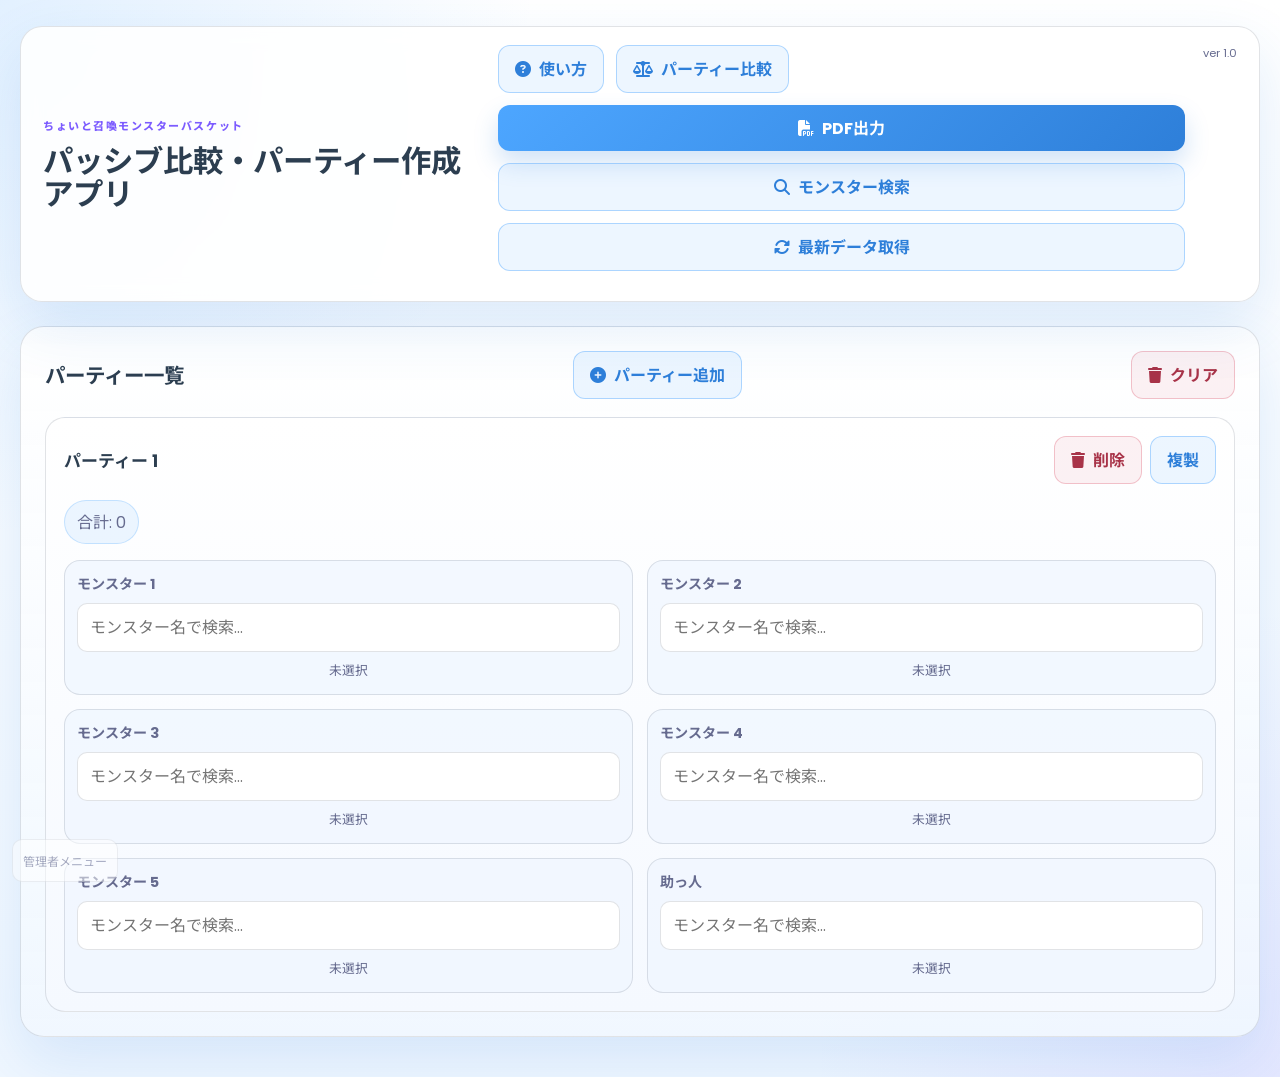
==== index.html @ 32b9171f "Move latest data refresh to party page Co-authored-by: monbasyama <340354951+monbasyama@users.norepl" ====
<!DOCTYPE html>
<html lang="ja">
  <head>
    <meta charset="UTF-8" />
    <meta name="viewport" content="width=device-width, initial-scale=1.0" />
    <title>ちょいと召喚モンスターバスケット</title>
    <link rel="preconnect" href="https://fonts.googleapis.com" />
    <link rel="preconnect" href="https://fonts.gstatic.com" crossorigin />
    <link href="https://fonts.googleapis.com/css2?family=Noto+Sans+JP:wght@400;500;700&family=Poppins:wght@400;500;600;700;800&display=swap" rel="stylesheet" />
    <link rel="stylesheet" href="https://cdnjs.cloudflare.com/ajax/libs/font-awesome/6.4.0/css/all.min.css" />
    <link rel="stylesheet" href="style.css" />
  </head>
  <body data-page="party">
    <div class="app-shell">
      <header class="topbar">
        <div>
          <p class="eyebrow">ちょいと召喚モンスターバスケット</p>
          <h1>パッシブ比較・パーティー作成アプリ</h1>
        </div>
        <div class="topbar-actions">
          <a href="how-to-use.html" class="secondary-btn inline-link"><i class="fas fa-question-circle" aria-hidden="true"></i>使い方</a>
          <button id="party-compare-btn" class="secondary-btn"><i class="fas fa-scale-balanced" aria-hidden="true"></i>パーティー比較</button>
          <button id="pdf-export-btn" class="primary-btn" style="flex-basis:100%"><i class="fas fa-file-pdf" aria-hidden="true"></i>PDF出力</button>
          <a href="monster-search.html" class="secondary-btn inline-link" style="flex-basis:100%"><i class="fas fa-search" aria-hidden="true"></i>モンスター検索</a>
          <button id="party-refresh-data" type="button" class="secondary-btn" style="flex-basis:100%"><i class="fas fa-sync-alt" aria-hidden="true"></i>最新データ取得</button>
          <span id="party-refresh-status" role="status" aria-live="polite" style="flex-basis:100%"></span>
        </div>
        <span class="app-version" id="app-version">ver 1.0</span>
      </header>

      <aside class="utility-sidebar" aria-label="管理者メニュー">
        <a href="monster-manager.html" id="monster-manager-link">管理者メニュー</a>
      </aside>

      <main>
        <section id="party-builder-section" class="panel active-panel">
          <div class="section-header">
            <h2>パーティー一覧</h2>
            <button id="add-party-btn" class="secondary-btn"><i class="fas fa-circle-plus" aria-hidden="true"></i>パーティー追加</button>
            <button id="clear-parties-btn" class="danger-btn" type="button"><i class="fas fa-trash" aria-hidden="true"></i>クリア</button>
          </div>

          <div id="parties-container" class="parties-container"></div>
        </section>
      </main>
    </div>

    <script src="monster.js"></script>
    <script src="app.js"></script>
  </body>
</html>
---- style.css ----
:root {
  --bg-1: #ffffff;
  --bg-2: #f0f7ff;
  --panel: rgba(255, 255, 255, 0.92);
  --panel-strong: #ffffff;
  --panel-soft: rgba(240, 247, 255, 0.9);
  --line: rgba(44, 62, 80, 0.14);
  --line-strong: rgba(44, 62, 80, 0.25);
  --text: #2c3e50;
  --muted: #666b8f;
  --primary: #4da6ff;
  --primary-strong: #2e7fd9;
  --secondary: #7c5cff;
  --accent: #e8d5ff;
  --danger: #d94f64;
  --success: #66d9a3;
  --shadow: 0 24px 60px rgba(46, 127, 217, 0.14);
}

* {
  box-sizing: border-box;
}

html {
  scroll-behavior: smooth;
}

body {
  margin: 0;
  min-height: 100vh;
  font-family: "Poppins", "Noto Sans JP", sans-serif;
  background:
    radial-gradient(circle at top left, rgba(77, 166, 255, 0.16), transparent 32%),
    radial-gradient(circle at bottom right, rgba(124, 92, 255, 0.1), transparent 28%),
    linear-gradient(180deg, var(--bg-1) 0%, var(--bg-2) 100%);
  color: var(--text);
}

button,
input,
select,
a {
  font: inherit;
}

button,
input,
select {
  border: 0;
  outline: none;
}

button {
  cursor: pointer;
}

img {
  max-width: 100%;
}

.app-shell {
  max-width: 1440px;
  margin: 0 auto;
  padding: 26px 20px 40px;
}

.topbar {
  display: flex;
  justify-content: space-between;
  align-items: center;
  gap: 18px;
  margin-bottom: 24px;
  padding: 18px 22px;
  border: 1px solid var(--line);
  background: rgba(255, 255, 255, 0.88);
  border-radius: 22px;
  box-shadow: var(--shadow);
  backdrop-filter: blur(10px);
}

.eyebrow {
  margin: 0 0 10px;
  font-size: 11px;
  letter-spacing: 0.14em;
  font-weight: 800;
  text-transform: uppercase;
  color: var(--secondary);
}

h1,
h2,
h3,
h4,
p {
  margin-top: 0;
}

h1 {
  margin-bottom: 0;
  font-size: clamp(1.9rem, 2.2vw, 3rem);
  line-height: 1.1;
}

.topbar-actions {
  display: flex;
  align-items: center;
  gap: 12px;
  flex-wrap: wrap;
}

.app-version {
  align-self: flex-start;
  margin-left: auto;
  color: var(--muted);
  font-size: 0.7rem;
  white-space: nowrap;
}

.app-version a {
  color: inherit;
  text-decoration: none;
}

.app-version a:hover {
  text-decoration: underline;
}

.utility-sidebar {
  position: fixed;
  z-index: 10;
  left: 12px;
  bottom: 18px;
  padding: 8px 10px;
  border: 1px solid var(--line);
  border-radius: 10px;
  background: rgba(255, 255, 255, 0.92);
  opacity: 0.55;
  transition: opacity 0.18s ease;
}

.utility-sidebar:hover,
.utility-sidebar:focus-within {
  opacity: 1;
}

.utility-sidebar a {
  color: var(--muted);
  font-size: 0.75rem;
  text-decoration: none;
}

.utility-sidebar a:hover {
  color: var(--text);
}

.inline-link {
  display: inline-flex;
  align-items: center;
  justify-content: center;
  text-decoration: none;
}

.primary-btn,
.secondary-btn,
.ghost-btn,
.danger-btn {
  display: inline-flex;
  align-items: center;
  justify-content: center;
  border-radius: 12px;
  padding: 10px 16px;
  font-weight: 700;
  gap: 8px;
  transition: transform 0.18s ease, opacity 0.18s ease, box-shadow 0.18s ease, border-color 0.18s ease;
}

.primary-btn {
  background: linear-gradient(135deg, var(--primary), var(--primary-strong));
  color: #fff;
  box-shadow: 0 12px 24px rgba(46, 127, 217, 0.22);
}

.primary-btn:hover,
.secondary-btn:hover,
.ghost-btn:hover,
.danger-btn:hover {
  transform: translateY(-1px);
}

.secondary-btn {
  background: rgba(77, 166, 255, 0.1);
  border: 1px solid rgba(77, 166, 255, 0.4);
  color: var(--primary-strong);
}

.ghost-btn {
  background: rgba(124, 92, 255, 0.06);
  border: 1px dashed rgba(124, 92, 255, 0.35);
  color: var(--secondary);
}

.danger-btn {
  background: rgba(217, 79, 100, 0.08);
  border: 1px solid rgba(217, 79, 100, 0.3);
  color: #a83348;
}

main {
  display: block;
}

body[data-page="monster-manager"]:not(.manager-authorized) {
  visibility: hidden;
}

.panel {
  background: linear-gradient(180deg, rgba(255, 255, 255, 0.96), rgba(240, 247, 255, 0.88));
  border: 1px solid var(--line);
  border-radius: 24px;
  box-shadow: var(--shadow);
  padding: 24px;
}

.active-panel {
  display: block;
}

.hidden-panel {
  display: none;
}

.section-header {
  display: flex;
  align-items: center;
  justify-content: space-between;
  gap: 12px;
  margin-bottom: 18px;
}

.section-header h2 {
  margin-bottom: 0;
  font-size: clamp(1.2rem, 1.6vw, 1.8rem);
}

.summary-card {
  display: flex;
  align-items: center;
  justify-content: space-between;
  background: linear-gradient(135deg, rgba(77, 166, 255, 0.14), rgba(124, 92, 255, 0.08));
  border: 1px solid var(--line-strong);
  border-radius: 18px;
  padding: 18px 20px;
  margin-bottom: 24px;
}

.summary-label {
  display: block;
  margin-bottom: 8px;
  color: var(--muted);
  font-size: 0.84rem;
}

#overall-total {
  font-size: clamp(2rem, 2.2vw, 2.8rem);
  font-weight: 800;
}

.parties-container {
  display: grid;
  grid-template-columns: repeat(auto-fit, minmax(300px, 1fr));
  gap: 20px;
}

.party-card {
  background: linear-gradient(180deg, #ffffff, #f5f9ff);
  border: 1px solid var(--line);
  border-radius: 20px;
  padding: 18px;
  box-shadow: inset 0 1px 0 rgba(255,255,255,0.04);
}

.party-header {
  display: flex;
  justify-content: space-between;
  align-items: center;
  gap: 12px;
  margin-bottom: 16px;
}

.party-header h3 {
  margin: 0;
  font-size: 1.06rem;
}

.party-actions {
  display: flex;
  gap: 8px;
}

.party-total {
  display: inline-flex;
  align-items: center;
  padding: 8px 12px;
  border-radius: 999px;
  background: rgba(77, 166, 255, 0.1);
  border: 1px solid rgba(77, 166, 255, 0.25);
  color: var(--muted);
  margin-bottom: 16px;
}

.slot-grid {
  display: grid;
  grid-template-columns: repeat(2, minmax(130px, 1fr));
  gap: 14px;
}

.slot-card {
  background: rgba(240, 247, 255, 0.8);
  border: 1px solid var(--line);
  border-radius: 16px;
  padding: 12px;
}

.slot-heading {
  display: flex;
  align-items: center;
  justify-content: space-between;
  gap: 10px;
  margin-bottom: 8px;
}

.slot-card label {
  display: block;
  color: var(--muted);
  font-weight: 700;
  font-size: 0.88rem;
  margin-bottom: 8px;
}

.slot-heading label {
  margin-bottom: 0;
}

.slot-heading .monster-image-frame {
  flex-basis: 64px;
  width: 64px;
  height: 64px;
}

.slot-heading .monster-wiki-link {
  margin-top: 0;
}

.slot-card select {
  width: 100%;
  background: #ffffff;
  border: 1px solid var(--line);
  border-radius: 10px;
  color: var(--text);
  padding: 8px 10px;
  margin-bottom: 10px;
}

.monster-detail {
  border-top: 1px solid var(--line);
  padding-top: 10px;
}

.monster-detail-tags {
  display: flex;
  flex-wrap: wrap;
  gap: 8px;
  margin-bottom: 8px;
}

.monster-passive-table {
  width: 100%;
  border-collapse: collapse;
  font-size: 0.8rem;
  text-align: center;
}

.monster-passive-table th,
.monster-passive-table td {
  padding: 4px 6px;
  border: 1px solid var(--line);
}

.monster-passive-table th {
  color: var(--primary-strong);
  background: rgba(77, 166, 255, 0.1);
}

.monster-stats {
  display: flex;
  flex-wrap: wrap;
  gap: 8px;
  font-size: 0.82rem;
  color: var(--muted);
}

.monster-wiki-link {
  display: inline-block;
  margin-top: 10px;
  color: var(--secondary);
  overflow-wrap: anywhere;
}

.passive-item {
  display: flex;
  justify-content: space-between;
  gap: 8px;
  padding: 4px 0;
  border-bottom: 1px dashed var(--line);
  color: var(--muted);
  font-size: 0.82rem;
}

.passive-item:last-child {
  border-bottom: none;
}

.empty-state {
  color: var(--muted);
  text-align: center;
  font-size: 0.8rem;
  padding: 8px 0 2px;
}

.monster-form-card {
  background: rgba(255, 255, 255, 0.96);
  border: 1px solid var(--line);
  border-radius: 20px;
  padding: 20px;
  margin-bottom: 24px;
}

.field-grid {
  display: grid;
  gap: 16px;
}

.full-width {
  grid-column: 1 / -1;
}

.field-group {
  display: flex;
  flex-direction: column;
  gap: 9px;
}

.field-group label {
  font-weight: 700;
  color: var(--muted);
}

input[type="text"],
input[type="search"],
input[type="number"],
select {
  width: 100%;
  border-radius: 10px;
  border: 1px solid var(--line);
  background: #ffffff;
  color: var(--text);
  padding: 11px 12px;
}

/* チェックボックスグループスタイル */
.checkbox-group {
  display: grid;
  grid-template-columns: repeat(auto-fit, minmax(200px, 1fr));
  gap: 20px;
  padding: 16px;
  background: rgba(232, 213, 255, 0.25);
  border: 1px solid var(--line);
  border-radius: 12px;
}

.checkbox-section {
  display: flex;
  flex-direction: column;
  gap: 10px;
}

.checkbox-section h4 {
  margin: 0 0 8px 0;
  font-size: 0.96rem;
  color: var(--primary-strong);
  font-weight: 700;
}

.checkbox-list {
  display: flex;
  flex-direction: column;
  gap: 8px;
}

.checkbox-list label {
  display: flex;
  align-items: center;
  gap: 10px;
  cursor: pointer;
  font-weight: 400;
  color: var(--text);
  font-size: 0.9rem;
}

.checkbox-list input[type="checkbox"] {
  width: 18px;
  height: 18px;
  cursor: pointer;
  accent-color: var(--primary);
}

.checkbox-list label:hover {
  color: var(--primary-strong);
}

/* ドロップダウンウィンドウ */
.monster-dropdown-wrapper {
  position: relative;
}

.monster-selection-row {
  display: flex;
  align-items: flex-start;
  gap: 10px;
}

.monster-selection-row .monster-dropdown-wrapper {
  flex: 1;
  min-width: 0;
}

.monster-detail .clear-monster-btn {
  flex: 0 0 auto;
  padding: 10px 12px;
  margin-top: 8px;
  white-space: nowrap;
}

.monster-image-frame {
  position: relative;
  display: flex;
  flex: 0 0 84px;
  width: 84px;
  height: 84px;
  align-items: center;
  justify-content: center;
  overflow: hidden;
  border: 1px solid var(--line-strong);
  border-radius: 10px;
  background: #ffffff;
  color: var(--muted);
  font-size: 0.68rem;
}

.monster-image {
  position: absolute;
  inset: 0;
  display: none;
  width: 100%;
  height: 100%;
  object-fit: contain;
}

.monster-image-frame.has-image .monster-image {
  display: block;
}

.monster-image-frame.has-image .monster-image-placeholder {
  display: none;
}

.monster-search-field {
  width: 100%;
  border-radius: 10px;
  border: 1px solid var(--line);
  background: #ffffff;
  color: var(--text);
  padding: 11px 12px;
}

.monster-dropdown-list {
  position: absolute;
  top: 100%;
  left: 0;
  right: 0;
  margin-top: 4px;
  background: rgba(255, 255, 255, 0.98);
  border: 1px solid var(--line);
  border-radius: 10px;
  max-height: 200px;
  overflow-y: auto;
  z-index: 100;
  box-shadow: var(--shadow);
}

.dropdown-item {
  display: flex;
  align-items: center;
  gap: 10px;
  padding: 10px 12px;
  cursor: pointer;
  border-bottom: 1px solid var(--line);
  color: var(--text);
  font-size: 0.9rem;
  transition: background-color 0.15s ease;
}

.dropdown-monster-image {
  flex: 0 0 36px;
  width: 36px;
  height: 36px;
  object-fit: contain;
}

.dropdown-item:last-child {
  border-bottom: none;
}

.dropdown-item:hover {
  background: rgba(77, 166, 255, 0.12);
  color: var(--primary-strong);
}

.monster-search-wrap {
  border-top: 1px solid var(--line);
  padding-top: 18px;
}

.monster-search-wrap h2 {
  font-size: 1.3rem;
  margin-bottom: 16px;
}

.search-box {
  margin-bottom: 16px;
}

.passives-block {
  margin-top: 22px;
}

.passives-header {
  display: flex;
  justify-content: space-between;
  align-items: center;
  gap: 12px;
  margin-bottom: 12px;
}

.passives-header h3 {
  margin: 0;
}

.passive-editor {
  display: grid;
  gap: 12px;
}

.passive-row {
  display: grid;
  grid-template-columns: minmax(150px, 1.2fr) minmax(90px, 0.7fr) auto;
  gap: 10px;
  align-items: center;
}

.remove-passive-btn {
  width: 42px;
  height: 42px;
  border-radius: 10px;
  background: rgba(217, 79, 100, 0.1);
  color: #a83348;
  border: 1px solid rgba(217, 79, 100, 0.3);
}

.form-actions {
  display: flex;
  justify-content: flex-end;
  gap: 10px;
  margin-top: 20px;
}

.catalog-filter-groups {
  display: grid;
  grid-template-columns: repeat(auto-fit, minmax(220px, 1fr));
  gap: 14px;
}

.catalog-filter-group {
  min-width: 0;
  margin: 0;
  padding: 14px;
  border: 1px solid var(--line);
  border-radius: 12px;
  background: rgba(232, 213, 255, 0.25);
}

.catalog-filter-group legend {
  padding: 0 6px;
  color: var(--primary-strong);
  font-weight: 700;
}

.catalog-filter-options {
  display: flex;
  flex-wrap: wrap;
  gap: 10px 14px;
}

.catalog-filter-options label {
  display: inline-flex;
  align-items: center;
  gap: 6px;
  cursor: pointer;
  color: var(--text);
}

.catalog-filter-options input[type="checkbox"] {
  width: 18px;
  height: 18px;
  accent-color: var(--primary);
}

.catalog-range-grid {
  display: grid;
  grid-template-columns: repeat(auto-fit, minmax(190px, 1fr));
  gap: 14px;
}

.catalog-range-inputs {
  display: grid;
  grid-template-columns: minmax(0, 1fr) auto minmax(0, 1fr);
  align-items: center;
  gap: 8px;
}

.catalog-result-count {
  margin: 0 0 12px;
  color: var(--muted);
  font-weight: 700;
}

.monster-catalog-table-wrap {
  overflow-x: auto;
  border: 1px solid var(--line);
  border-radius: 14px;
}

.monster-catalog-table {
  width: 100%;
  min-width: 900px;
  border-collapse: collapse;
  background: rgba(255, 255, 255, 0.85);
}

.monster-catalog-table th,
.monster-catalog-table td {
  padding: 9px 10px;
  border-bottom: 1px solid var(--line);
  text-align: left;
  vertical-align: middle;
}

.monster-catalog-table thead {
  position: sticky;
  top: 0;
  background: var(--panel-strong);
  color: var(--primary-strong);
}

.monster-catalog-table tbody th {
  color: var(--text);
}

.catalog-monster-image {
  display: block;
  width: 56px;
  height: 56px;
  object-fit: contain;
}

.catalog-no-image {
  color: var(--muted);
  font-size: 0.8rem;
}

.catalog-empty-state {
  padding: 28px !important;
  color: var(--muted);
  text-align: center !important;
}

.monster-list-wrap {
  border-top: 1px solid var(--line);
  padding-top: 18px;
}

.monster-list {
  display: grid;
  gap: 12px;
}

.monster-card-item {
  display: flex;
  justify-content: space-between;
  align-items: center;
  gap: 16px;
  padding: 16px 18px;
  border-radius: 16px;
  background: rgba(255, 255, 255, 0.85);
  border: 1px solid var(--line);
}

.monster-card-item h4 {
  margin: 0 0 10px;
  font-size: 1.05rem;
}

.monster-details {
  display: flex;
  flex-wrap: wrap;
  gap: 8px;
  margin-bottom: 10px;
}

.monster-passives {
  display: flex;
  flex-wrap: wrap;
  gap: 8px;
}

.tag {
  display: inline-flex;
  align-items: center;
  padding: 6px 10px;
  border-radius: 999px;
  background: rgba(77, 166, 255, 0.1);
  color: var(--primary-strong);
  border: 1px solid rgba(77, 166, 255, 0.2);
  font-size: 0.77rem;
  font-weight: 700;
}

.monster-actions {
  display: flex;
  gap: 10px;
  flex-wrap: wrap;
}

.party-passive-summary {
  margin-top: 12px;
  padding: 10px;
  border: 1px solid var(--line-strong);
  border-radius: 12px;
  background: rgba(240, 247, 255, 0.9);
}

.party-passive-summary h4 {
  margin: 0 0 8px;
  color: var(--primary-strong);
}

.passive-summary-table-wrap {
  overflow-x: auto;
}

.passive-summary-table {
  width: 100%;
  min-width: 980px;
  border-collapse: collapse;
  font-size: 0.75rem;
}

.passive-summary-table th,
.passive-summary-table td {
  padding: 5px 7px;
  border: 1px solid var(--line);
  text-align: left;
  vertical-align: top;
}

.passive-summary-table thead th {
  background: #e8f3ff;
  color: var(--primary-strong);
  white-space: nowrap;
}

.passive-summary-table thead th:first-child {
  position: sticky;
  left: 0;
  z-index: 2;
}

.passive-summary-table tbody th {
  font-weight: 400;
}

.passive-summary-table tbody th:first-child {
  position: sticky;
  left: 0;
  z-index: 1;
  min-width: 130px;
  background: #f0f7ff;
}

.passive-summary-table tbody td:nth-child(4) {
  min-width: 130px;
}

.passive-summary-table tbody td:nth-child(n + 5) {
  white-space: nowrap;
}

.passive-value-equation {
  display: flex;
  align-items: center;
  justify-content: space-between;
  gap: 4px;
  min-width: 96px;
  white-space: nowrap;
}

.passive-value-bonus {
  color: var(--secondary);
}

.passive-value-equation strong {
  color: var(--text);
}

.party-comparison-content .pdf-summary-table thead tr:first-child th:first-child,
.party-comparison-content .pdf-summary-table tbody .monster-image-cell {
  position: sticky;
  left: 0;
  z-index: 4;
  background: #fff;
  background-clip: padding-box;
  width: 24px;
  min-width: 24px;
  max-width: 24px;
}

.party-comparison-content .pdf-summary-table thead tr:first-child th:first-child {
  z-index: 6;
  background: #eee;
}

.party-comparison-content .pdf-summary-table thead tr:nth-child(2) th {
  position: relative;
  z-index: 0;
  background: #eee;
}

.party-comparison-content .pdf-summary-table thead tr:first-child th:nth-child(2),
.party-comparison-content .pdf-summary-table tbody th[scope="row"] {
  position: sticky;
  left: 24px;
  z-index: 3;
}

.party-comparison-content .pdf-summary-table thead tr:first-child th:nth-child(2) {
  z-index: 5;
}

.party-comparison-content .pdf-summary-table thead tr:first-child th:nth-child(2),
.party-comparison-content .pdf-summary-table tbody th[scope="row"] {
  min-width: 80px;
  white-space: nowrap !important;
  background: #fff;
  background-clip: padding-box;
}

.party-comparison-content .pdf-summary-table thead tr:first-child th:nth-child(2) {
  background: #eee;
}

.party-comparison-content .pdf-summary-table td,
.party-comparison-content .pdf-summary-table th {
  color: #000;
}

.party-comparison-content .pdf-party {
  width: max-content;
  min-width: 100%;
}

.party-comparison-content .pdf-party h2 {
  position: sticky;
  left: 0;
  width: max-content;
  background: #fff;
}

.usage-guide section + section {
  margin-top: 28px;
  padding-top: 22px;
  border-top: 1px solid var(--line);
}

.usage-guide h2 {
  color: var(--primary-strong);
}

.usage-guide p,
.usage-guide li {
  color: var(--muted);
  line-height: 1.8;
}

.usage-guide li + li {
  margin-top: 8px;
}

@media (max-width: 780px) {
  .app-shell {
    padding: 16px;
  }

  .topbar,
  .section-header,
  .party-header,
  .passives-header {
    flex-direction: column;
    align-items: flex-start;
  }

  .app-version {
    align-self: flex-end;
  }

  .topbar-actions,
  .form-actions,
  .monster-actions {
    width: 100%;
  }

  .topbar-actions > *,
  .form-actions > *,
  .monster-actions > * {
    flex: 1 1 auto;
  }

  .utility-sidebar {
    right: 12px;
    left: auto;
  }

  .slot-grid {
    grid-template-columns: 1fr;
  }

  .monster-image-frame {
    flex-basis: 72px;
    width: 72px;
    height: 72px;
  }

  .checkbox-group {
    grid-template-columns: 1fr;
  }

  .passive-row {
    grid-template-columns: 1fr;
  }

  .monster-card-item {
    flex-direction: column;
    align-items: flex-start;
  }
}
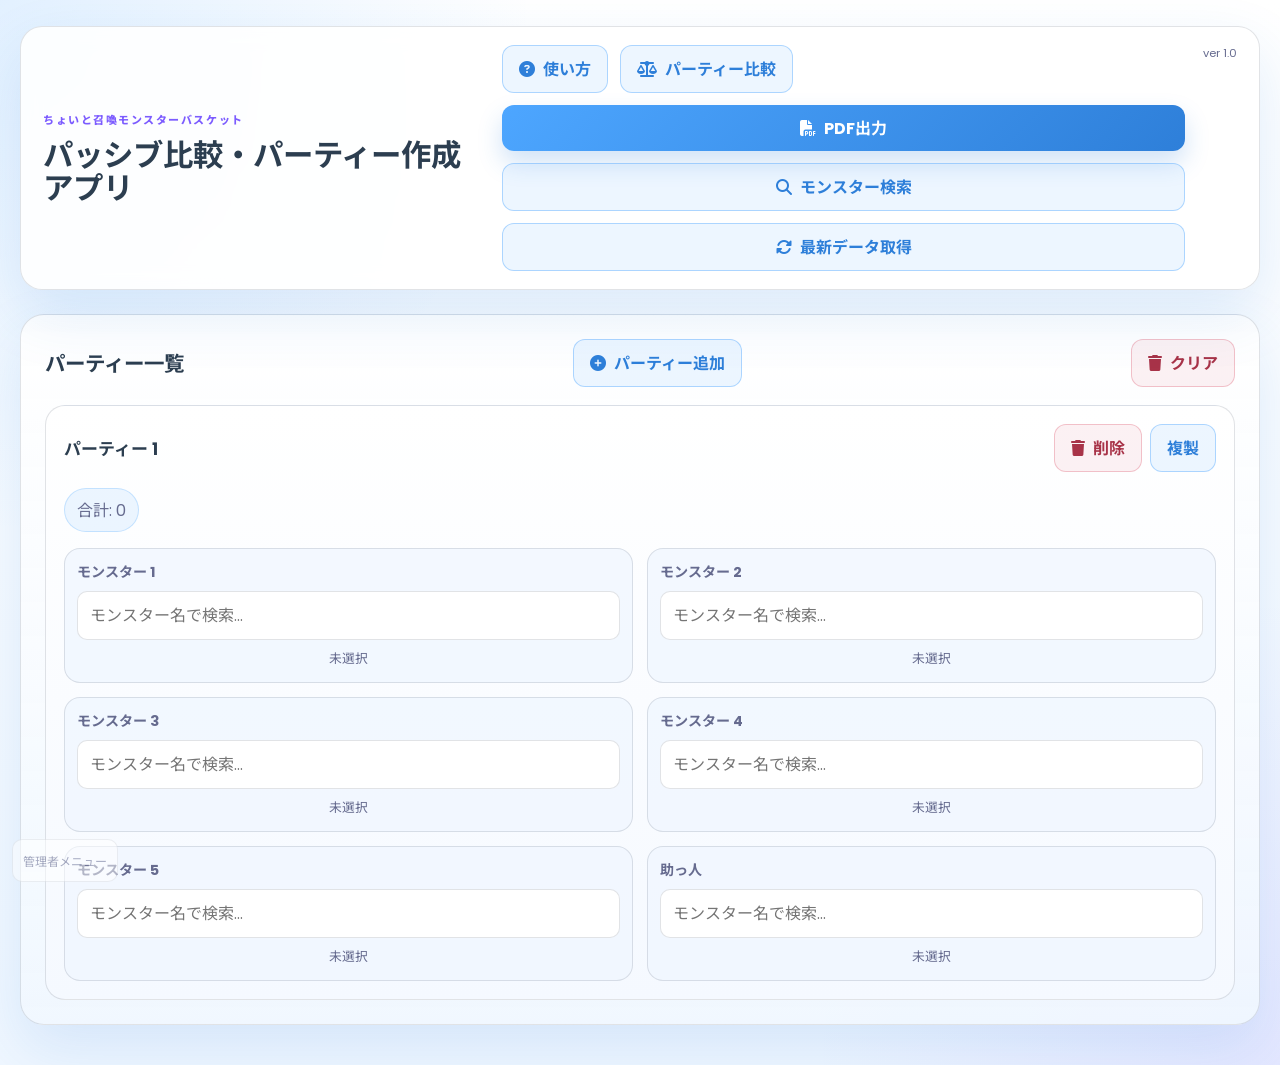
==== commit 889fe84a: "Show latest data refresh results in popups Co-authored-by: monbasyama <340354951+monbasyama@users.no" ====
--- a/index.html
+++ b/index.html
@@ -23,7 +23,6 @@
           <button id="pdf-export-btn" class="primary-btn" style="flex-basis:100%"><i class="fas fa-file-pdf" aria-hidden="true"></i>PDF出力</button>
           <a href="monster-search.html" class="secondary-btn inline-link" style="flex-basis:100%"><i class="fas fa-search" aria-hidden="true"></i>モンスター検索</a>
           <button id="party-refresh-data" type="button" class="secondary-btn" style="flex-basis:100%"><i class="fas fa-sync-alt" aria-hidden="true"></i>最新データ取得</button>
-          <span id="party-refresh-status" role="status" aria-live="polite" style="flex-basis:100%"></span>
         </div>
         <span class="app-version" id="app-version">ver 1.0</span>
       </header>
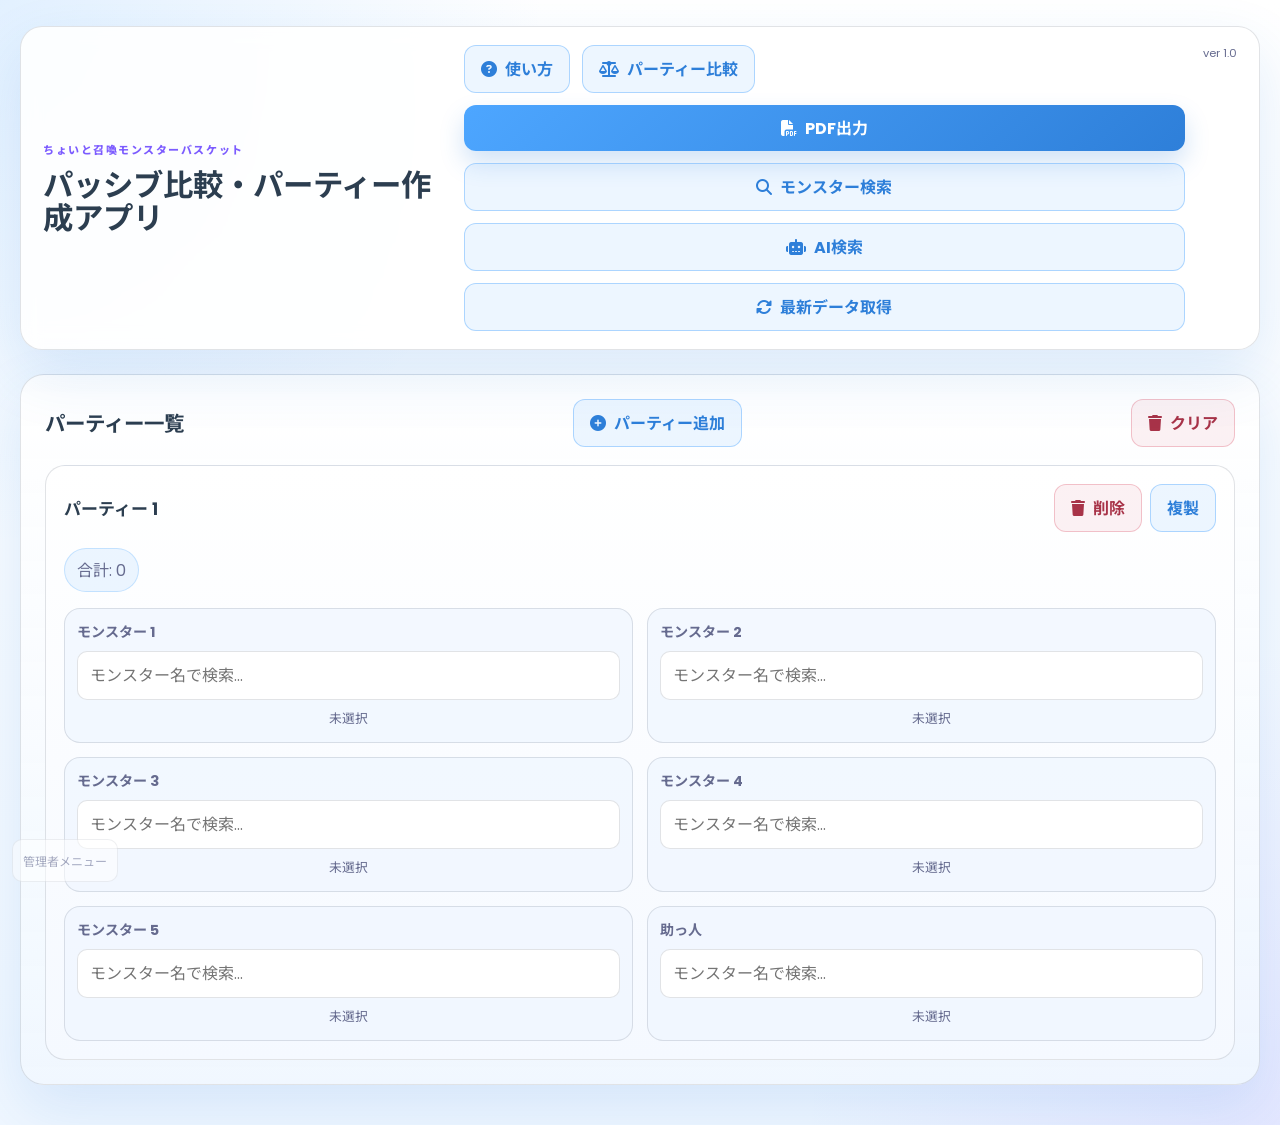
==== commit 9baf4aaf: "AI検索: チャット入力からパッシブの高いパーティーを自動作成 Co-authored-by: Copilot <223556219+Copilot@users.noreply.github.com>" ====
--- a/index.html
+++ b/index.html
@@ -22,6 +22,14 @@
           <button id="party-compare-btn" class="secondary-btn"><i class="fas fa-scale-balanced" aria-hidden="true"></i>パーティー比較</button>
           <button id="pdf-export-btn" class="primary-btn" style="flex-basis:100%"><i class="fas fa-file-pdf" aria-hidden="true"></i>PDF出力</button>
           <a href="monster-search.html" class="secondary-btn inline-link" style="flex-basis:100%"><i class="fas fa-search" aria-hidden="true"></i>モンスター検索</a>
+          <button id="ai-search-btn" type="button" class="secondary-btn" style="flex-basis:100%" aria-expanded="false" aria-controls="ai-search-panel"><i class="fas fa-robot" aria-hidden="true"></i>AI検索</button>
+          <form id="ai-search-panel" class="ai-search-panel" hidden style="flex-basis:100%">
+            <div id="ai-chat-log" class="ai-chat-log" aria-live="polite"></div>
+            <div class="ai-chat-input-row">
+              <input id="ai-chat-input" type="text" maxlength="200" placeholder="例: 素早さのパッシブが高いパーティを作成して" autocomplete="off" />
+              <button type="submit" class="primary-btn">送信</button>
+            </div>
+          </form>
           <button id="party-refresh-data" type="button" class="secondary-btn" style="flex-basis:100%"><i class="fas fa-sync-alt" aria-hidden="true"></i>最新データ取得</button>
         </div>
         <span class="app-version" id="app-version">ver 1.0</span>
--- a/style.css
+++ b/style.css
@@ -373,6 +373,10 @@
   margin-bottom: 8px;
 }
 
+.monster-passive-target {
+  margin-bottom: 8px;
+}
+
 .monster-passive-table {
   width: 100%;
   border-collapse: collapse;
@@ -1072,3 +1076,11 @@
     align-items: flex-start;
   }
 }
+
+.ai-search-panel { display: flex; flex-direction: column; gap: 8px; }
+.ai-search-panel[hidden] { display: none; }
+.ai-chat-log { max-height: 180px; overflow-y: auto; display: flex; flex-direction: column; gap: 6px; }
+.ai-chat-message { padding: 6px 10px; border-radius: 8px; font-size: 0.85rem; line-height: 1.5; max-width: 90%; background: #eef2ff; color: #1f2937; }
+.ai-chat-user { align-self: flex-end; background: #dbeafe; }
+.ai-chat-input-row { display: flex; gap: 6px; }
+.ai-chat-input-row input { flex: 1; min-width: 0; padding: 8px 10px; border: 1px solid #cbd5e1; border-radius: 8px; font: inherit; }
